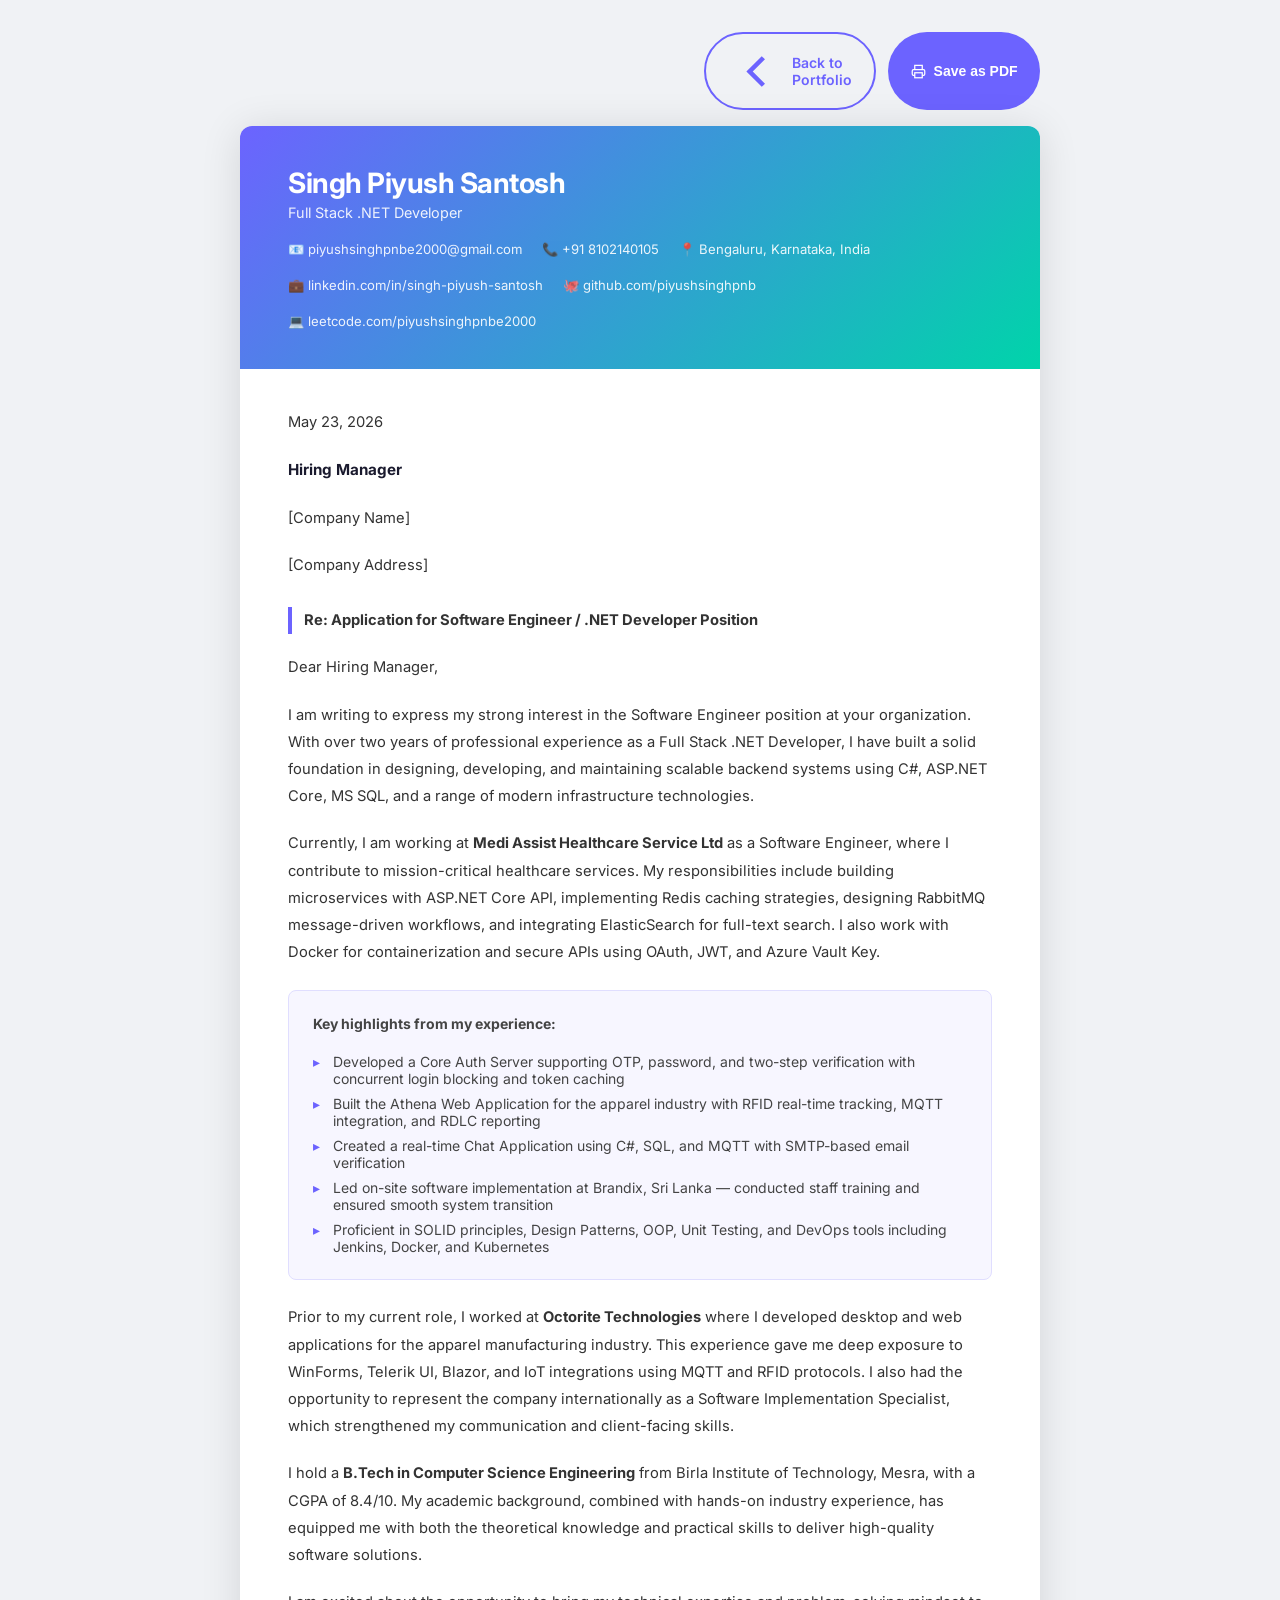
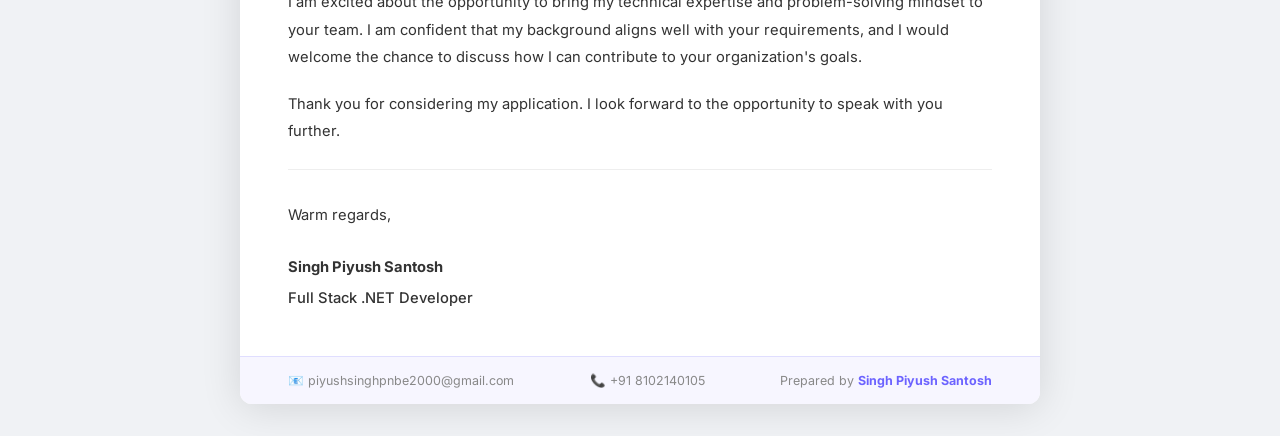
==== assets/cover-letter.html @ a9158f9c "Initial Commit complete portfolio" ====
<!DOCTYPE html>
<html lang="en">
<head>
  <meta charset="UTF-8" />
  <meta name="viewport" content="width=device-width, initial-scale=1.0" />
  <title>Cover Letter — Singh Piyush Santosh</title>
  <link href="https://fonts.googleapis.com/css2?family=Inter:wght@300;400;500;600;700&display=swap" rel="stylesheet" />
  <style>
    * { box-sizing: border-box; margin: 0; padding: 0; }

    body {
      font-family: 'Inter', sans-serif;
      background: #f0f2f5;
      color: #1a1a2e;
      min-height: 100vh;
      display: flex;
      flex-direction: column;
      align-items: center;
      padding: 2rem 1rem;
    }

    /* Print/Save as PDF button — hidden when printing */
    .print-bar {
      width: 100%;
      max-width: 800px;
      display: flex;
      justify-content: flex-end;
      gap: 0.75rem;
      margin-bottom: 1rem;
    }

    .print-btn {
      background: #6c63ff;
      color: white;
      border: none;
      padding: 0.6rem 1.4rem;
      border-radius: 50px;
      font-size: 0.875rem;
      font-weight: 600;
      cursor: pointer;
      display: flex;
      align-items: center;
      gap: 0.5rem;
      transition: background 0.2s;
    }
    .print-btn:hover { background: #5a52d5; }
    .print-btn svg { width: 15px; height: 15px; }

    .back-btn {
      background: transparent;
      color: #6c63ff;
      border: 2px solid #6c63ff;
      padding: 0.6rem 1.4rem;
      border-radius: 50px;
      font-size: 0.875rem;
      font-weight: 600;
      cursor: pointer;
      display: flex;
      align-items: center;
      gap: 0.5rem;
      text-decoration: none;
      transition: all 0.2s;
    }
    .back-btn:hover { background: #6c63ff; color: white; }

    /* ===== LETTER PAPER ===== */
    .letter {
      width: 100%;
      max-width: 800px;
      background: #ffffff;
      border-radius: 12px;
      box-shadow: 0 4px 40px rgba(0,0,0,0.12);
      overflow: hidden;
    }

    /* Header band */
    .letter-header {
      background: linear-gradient(135deg, #6c63ff, #00d4aa);
      padding: 2.5rem 3rem;
      color: white;
    }

    .letter-header h1 {
      font-size: 1.75rem;
      font-weight: 700;
      letter-spacing: -0.5px;
    }

    .letter-header p {
      font-size: 0.9rem;
      opacity: 0.9;
      margin-top: 0.25rem;
    }

    .header-contact {
      display: flex;
      flex-wrap: wrap;
      gap: 1.25rem;
      margin-top: 1.25rem;
    }

    .header-contact span {
      font-size: 0.82rem;
      opacity: 0.9;
      display: flex;
      align-items: center;
      gap: 0.35rem;
    }

    /* Body */
    .letter-body {
      padding: 2.5rem 3rem;
    }

    .letter-date {
      font-size: 0.875rem;
      color: #666;
      margin-bottom: 1.75rem;
    }

    .letter-recipient {
      margin-bottom: 1.75rem;
    }
    .letter-recipient p {
      font-size: 0.9rem;
      color: #444;
      line-height: 1.6;
    }
    .letter-recipient strong {
      color: #1a1a2e;
      font-size: 0.95rem;
    }

    .letter-subject {
      font-size: 1rem;
      font-weight: 700;
      color: #6c63ff;
      border-left: 4px solid #6c63ff;
      padding-left: 0.75rem;
      margin-bottom: 1.75rem;
    }

    .letter-body p {
      font-size: 0.92rem;
      color: #333;
      line-height: 1.85;
      margin-bottom: 1.25rem;
    }

    .highlight-box {
      background: #f7f6ff;
      border: 1px solid #e0deff;
      border-radius: 8px;
      padding: 1.25rem 1.5rem;
      margin: 1.5rem 0;
    }

    .highlight-box p {
      margin: 0;
      font-size: 0.875rem;
      color: #444;
    }

    .highlight-box ul {
      list-style: none;
      margin-top: 0.75rem;
    }

    .highlight-box ul li {
      font-size: 0.875rem;
      color: #444;
      padding: 0.25rem 0;
      padding-left: 1.25rem;
      position: relative;
    }

    .highlight-box ul li::before {
      content: '▸';
      position: absolute;
      left: 0;
      color: #6c63ff;
    }

    .letter-closing {
      margin-top: 2rem;
    }

    .letter-closing p {
      margin-bottom: 0.25rem;
    }

    .signature {
      margin-top: 1.5rem;
    }

    .signature-name {
      font-size: 1.1rem;
      font-weight: 700;
      color: #1a1a2e;
    }

    .signature-title {
      font-size: 0.85rem;
      color: #6c63ff;
      font-weight: 500;
    }

    /* Divider */
    .divider {
      height: 1px;
      background: #eee;
      margin: 1.5rem 0;
    }

    /* Footer of letter */
    .letter-footer {
      background: #f7f6ff;
      border-top: 1px solid #e0deff;
      padding: 1rem 3rem;
      display: flex;
      justify-content: space-between;
      align-items: center;
      flex-wrap: wrap;
      gap: 0.5rem;
    }

    .letter-footer span {
      font-size: 0.78rem;
      color: #888;
    }

    .letter-footer strong { color: #6c63ff; }

    /* ===== PRINT STYLES ===== */
    @media print {
      body { background: white; padding: 0; }
      .print-bar { display: none; }
      .letter {
        box-shadow: none;
        border-radius: 0;
        max-width: 100%;
      }
      @page { margin: 0; size: A4; }
    }
  </style>
</head>
<body>

  <!-- Action Bar -->
  <div class="print-bar">
    <a href="../index.html" class="back-btn">
      <svg viewBox="0 0 24 24" fill="none" stroke="currentColor" stroke-width="2"><polyline points="15 18 9 12 15 6"/></svg>
      Back to Portfolio
    </a>
    <button class="print-btn" onclick="window.print()">
      <svg viewBox="0 0 24 24" fill="none" stroke="currentColor" stroke-width="2"><path d="M6 9V2h12v7"/><path d="M6 18H4a2 2 0 01-2-2v-5a2 2 0 012-2h16a2 2 0 012 2v5a2 2 0 01-2 2h-2"/><rect x="6" y="14" width="12" height="8"/></svg>
      Save as PDF
    </button>
  </div>

  <!-- Letter -->
  <div class="letter">

    <!-- Header -->
    <div class="letter-header">
      <h1>Singh Piyush Santosh</h1>
      <p>Full Stack .NET Developer</p>
      <div class="header-contact">
        <span>📧 piyushsinghpnbe2000@gmail.com</span>
        <span>📞 +91 8102140105</span>
        <span>📍 Bengaluru, Karnataka, India</span>
        <span>💼 linkedin.com/in/singh-piyush-santosh</span>
        <span>🐙 github.com/piyushsinghpnb</span>
        <span>💻 leetcode.com/piyushsinghpnbe2000</span>
      </div>
    </div>

    <!-- Body -->
    <div class="letter-body">

      <p class="letter-date">May 23, 2026</p>

      <div class="letter-recipient">
        <p><strong>Hiring Manager</strong></p>
        <p>[Company Name]</p>
        <p>[Company Address]</p>
      </div>

      <p class="letter-subject">Re: Application for Software Engineer / .NET Developer Position</p>

      <p>Dear Hiring Manager,</p>

      <p>
        I am writing to express my strong interest in the Software Engineer position at your organization.
        With over two years of professional experience as a Full Stack .NET Developer, I have built a solid
        foundation in designing, developing, and maintaining scalable backend systems using C#, ASP.NET Core,
        MS SQL, and a range of modern infrastructure technologies.
      </p>

      <p>
        Currently, I am working at <strong>Medi Assist Healthcare Service Ltd</strong> as a Software Engineer,
        where I contribute to mission-critical healthcare services. My responsibilities include building
        microservices with ASP.NET Core API, implementing Redis caching strategies, designing RabbitMQ
        message-driven workflows, and integrating ElasticSearch for full-text search. I also work with
        Docker for containerization and secure APIs using OAuth, JWT, and Azure Vault Key.
      </p>

      <div class="highlight-box">
        <p><strong>Key highlights from my experience:</strong></p>
        <ul>
          <li>Developed a Core Auth Server supporting OTP, password, and two-step verification with concurrent login blocking and token caching</li>
          <li>Built the Athena Web Application for the apparel industry with RFID real-time tracking, MQTT integration, and RDLC reporting</li>
          <li>Created a real-time Chat Application using C#, SQL, and MQTT with SMTP-based email verification</li>
          <li>Led on-site software implementation at Brandix, Sri Lanka — conducted staff training and ensured smooth system transition</li>
          <li>Proficient in SOLID principles, Design Patterns, OOP, Unit Testing, and DevOps tools including Jenkins, Docker, and Kubernetes</li>
        </ul>
      </div>

      <p>
        Prior to my current role, I worked at <strong>Octorite Technologies</strong> where I developed
        desktop and web applications for the apparel manufacturing industry. This experience gave me
        deep exposure to WinForms, Telerik UI, Blazor, and IoT integrations using MQTT and RFID protocols.
        I also had the opportunity to represent the company internationally as a Software Implementation
        Specialist, which strengthened my communication and client-facing skills.
      </p>

      <p>
        I hold a <strong>B.Tech in Computer Science Engineering</strong> from Birla Institute of Technology,
        Mesra, with a CGPA of 8.4/10. My academic background, combined with hands-on industry experience,
        has equipped me with both the theoretical knowledge and practical skills to deliver high-quality
        software solutions.
      </p>

      <p>
        I am excited about the opportunity to bring my technical expertise and problem-solving mindset to
        your team. I am confident that my background aligns well with your requirements, and I would welcome
        the chance to discuss how I can contribute to your organization's goals.
      </p>

      <p>
        Thank you for considering my application. I look forward to the opportunity to speak with you further.
      </p>

      <div class="divider"></div>

      <div class="letter-closing">
        <p>Warm regards,</p>
        <div class="signature">
          <p class="signature-name">Singh Piyush Santosh</p>
          <p class="signature-title">Full Stack .NET Developer</p>
        </div>
      </div>

    </div>

    <!-- Letter Footer -->
    <div class="letter-footer">
      <span>📧 piyushsinghpnbe2000@gmail.com</span>
      <span>📞 +91 8102140105</span>
      <span>Prepared by <strong>Singh Piyush Santosh</strong></span>
    </div>

  </div>

</body>
</html>
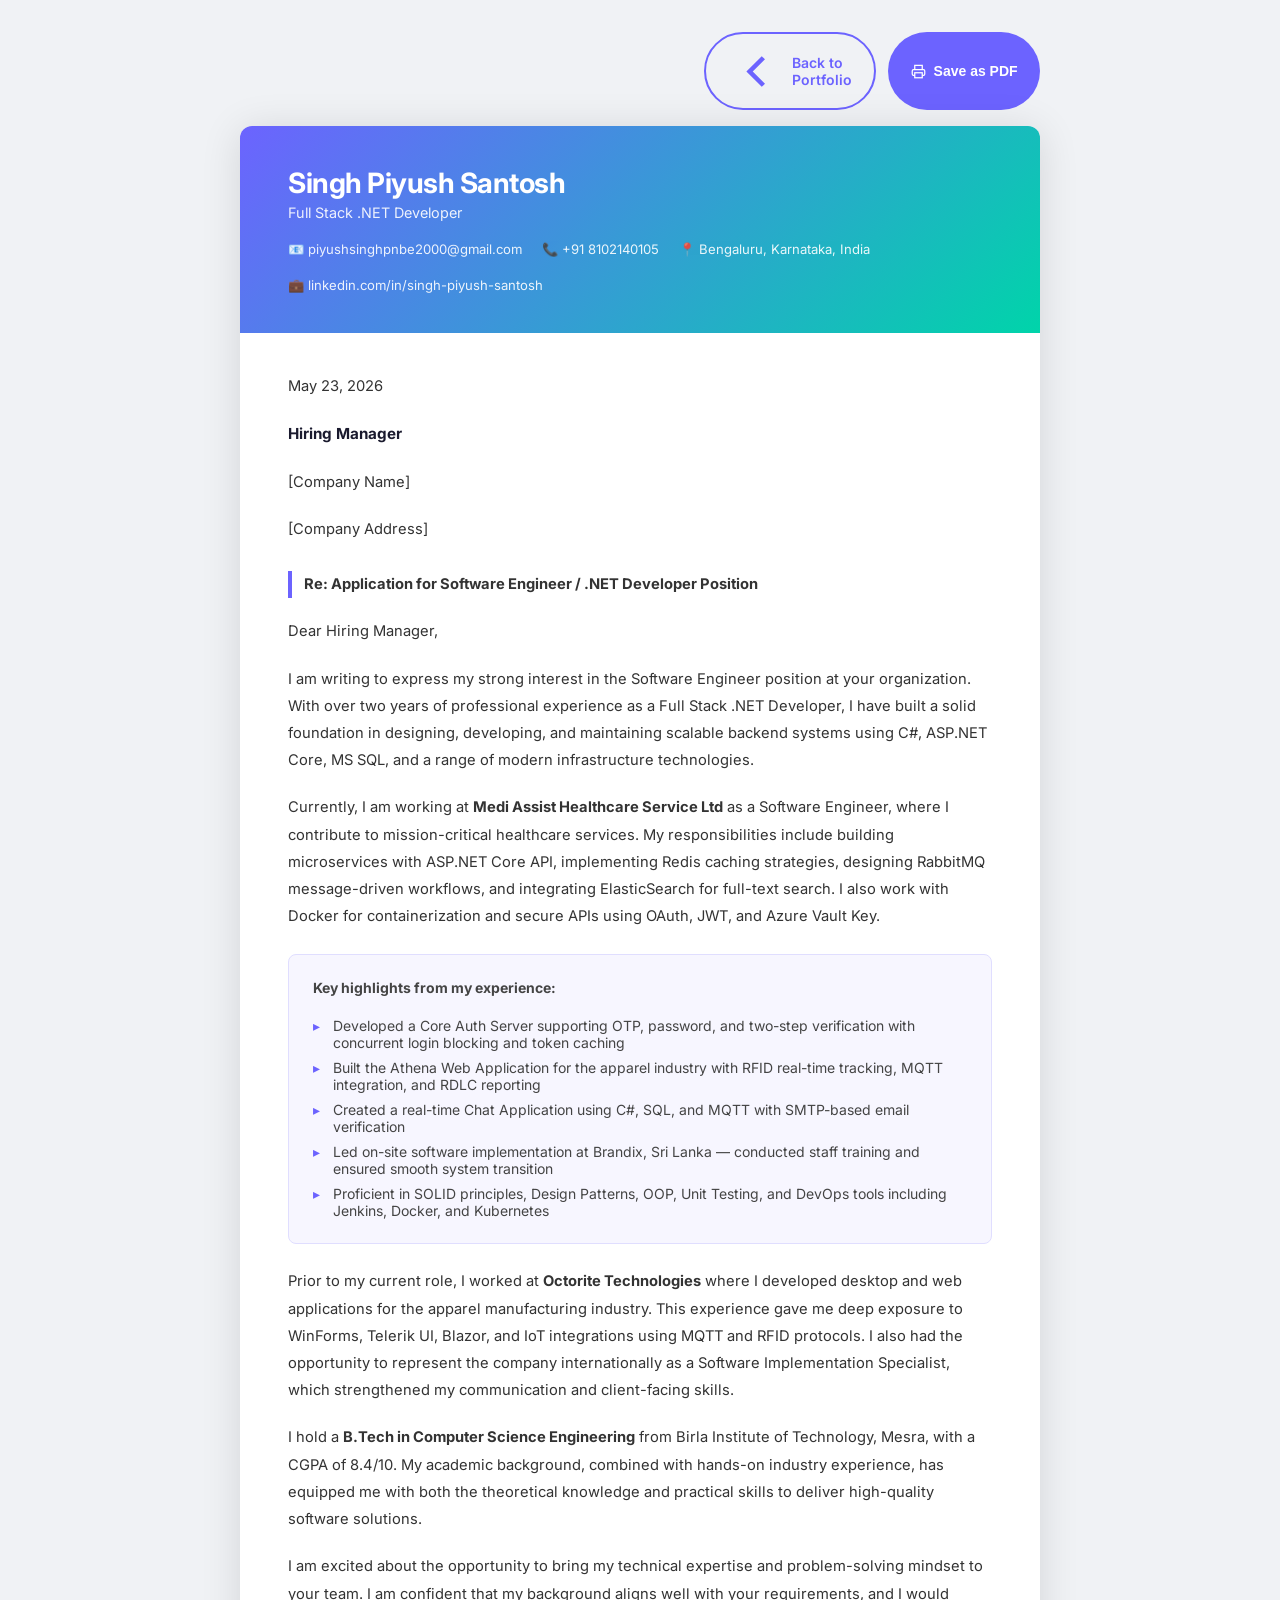
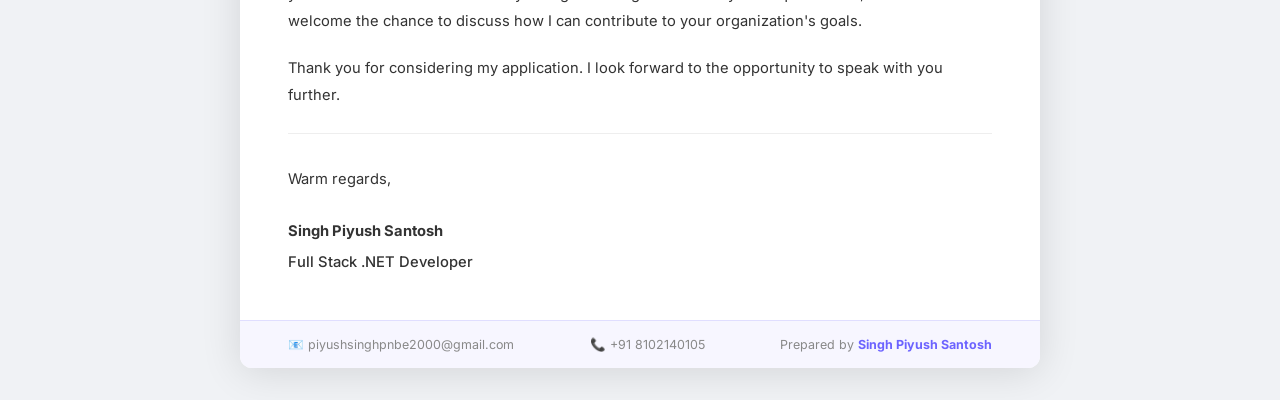
==== commit cce2868e: "hide profile" ====
--- a/assets/cover-letter.html
+++ b/assets/cover-letter.html
@@ -270,8 +270,8 @@
         <span>📞 +91 8102140105</span>
         <span>📍 Bengaluru, Karnataka, India</span>
         <span>💼 linkedin.com/in/singh-piyush-santosh</span>
-        <span>🐙 github.com/piyushsinghpnb</span>
-        <span>💻 leetcode.com/piyushsinghpnbe2000</span>
+        <!--<span>🐙 github.com/piyushsinghpnb</span>
+        <span>💻 leetcode.com/piyushsinghpnbe2000</span>-->
       </div>
     </div>
 
